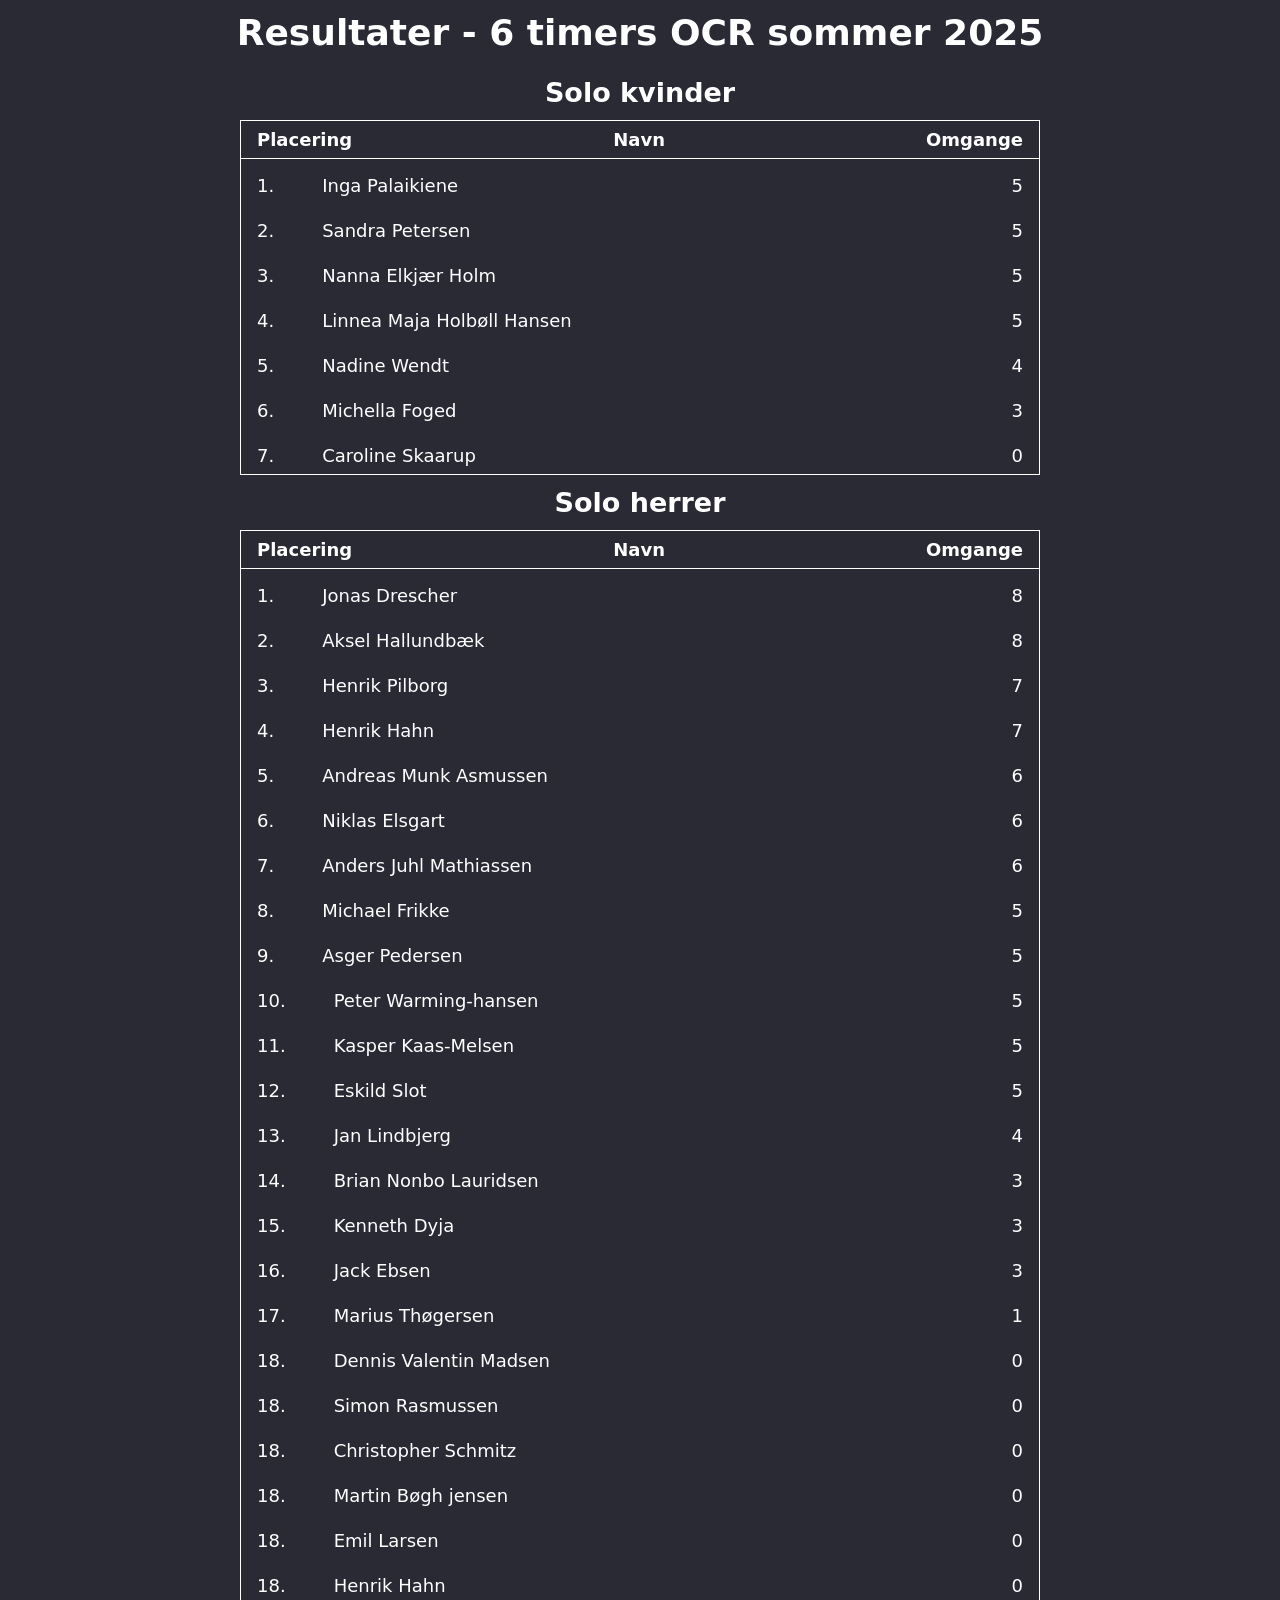
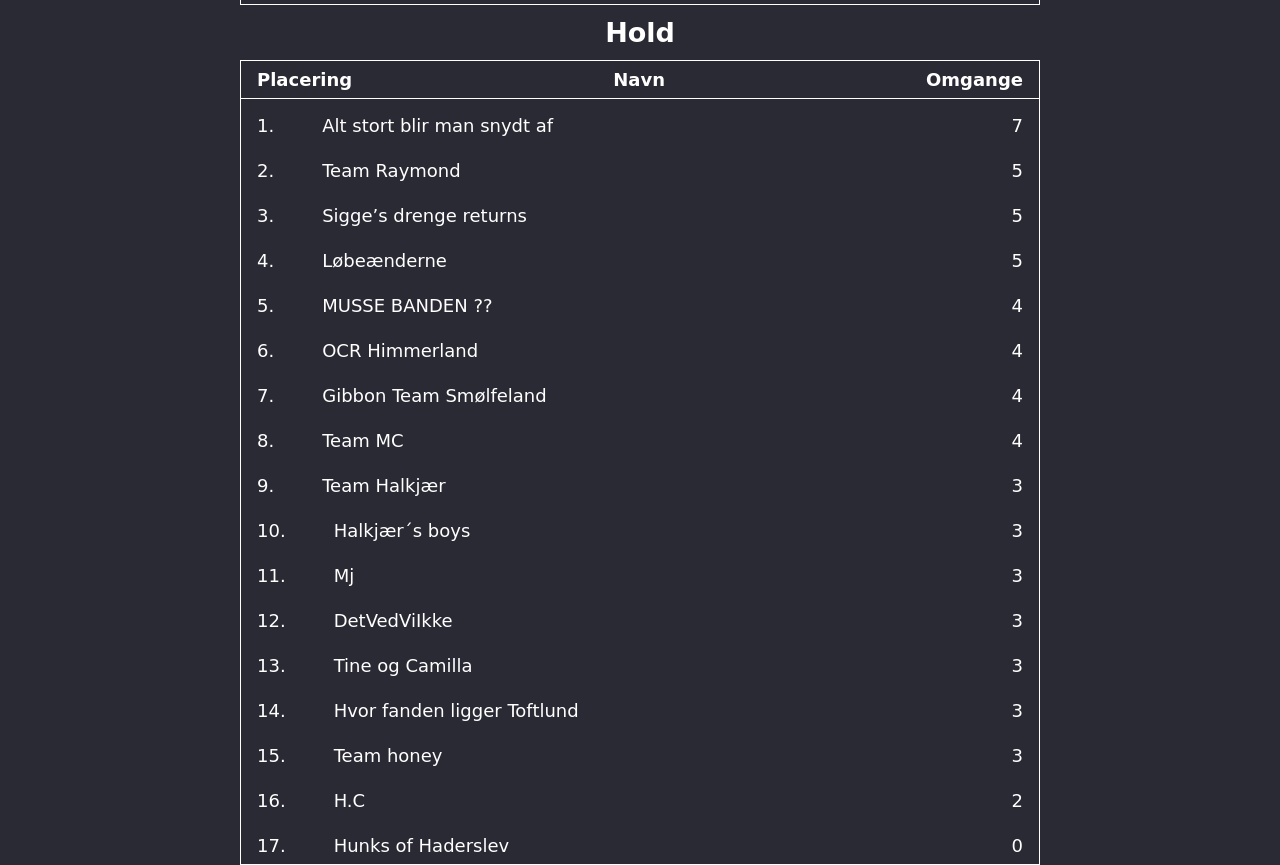
==== index.html @ 7dda969f "Results" ====
<!DOCTYPE html>
<html lang="en">
  <head>
    <meta charset="UTF-8" />
    <meta name="viewport" content="width=device-width, initial-scale=1.0" />
    <link rel="stylesheet" href="styles.css" />
    <title>6 timers sommer 2025 results</title>
  </head>
  <body>
    <h1>Resultater - 6 timers OCR sommer 2025</h1>
    <div class="results">
      <h2>Solo kvinder</h2>
      <ul id="soloFemales" class="athletes-container"></ul>
      <h2>Solo herrer</h2>
      <ul id="soloMales" class="athletes-container"></ul>
      <h2>Hold</h2>
      <ul id="teams" class="athletes-container"></ul>
    </div>
    <script src="results.js"></script>
  </body>
</html>
---- styles.css ----
body {
  display: flex;
  flex-direction: column;
  align-items: center;
  background: rgb(42, 42, 53);
  color: white;
  font: 18px system-ui;
  margin: 0;
}
p,
h1,
h2,
h3,
h4 {
  text-align: center;
  margin-inline: 10px;
  margin-block: 12px;
}

ul {
  list-style: none;
  margin: 0;
  padding: 0;
}

.results {
  width: min(100vw, 800px);
}

.athletes-container {
  border: 1px solid;
  display: flex;
  flex-direction: column;
  gap: 0.5rem;
}

.athlete,
.header {
  display: flex;
  justify-content: space-between;
  gap: 1rem;
  > div {
    padding: 0.5rem 1rem;
  }
}

.header {
  border-bottom: 1px solid;
  font-weight: bold;
}

.name {
  flex: 1;
}

.details {
  position: fixed;
  inset: 0;
  background: #2a2a35;
  padding: 1rem;

  & ul {
    display: flex;
    flex-direction: column;
    gap: 0.5rem;
  }
  & li {
    display: flex;
    justify-content: space-around;
  }

  & .closeButton {
    margin-top: 5rem;
    margin-bottom: 2rem;
    text-align: center;
    font: 1.3rem;
    border: 2px solid;
    width: 45%;
    margin-inline: auto;
    padding: 0.5rem;
    border-radius: 15px;
  }
}

.text-center {
  text-align: center;
}

.settings {
  border: 1px solid gray;
  padding: 1rem;
  display: flex;
  flex-direction: column;
  gap: 0.5rem;

  > label {
    padding-inline: 2rem;
    display: flex;
    justify-content: space-between;
  }
}
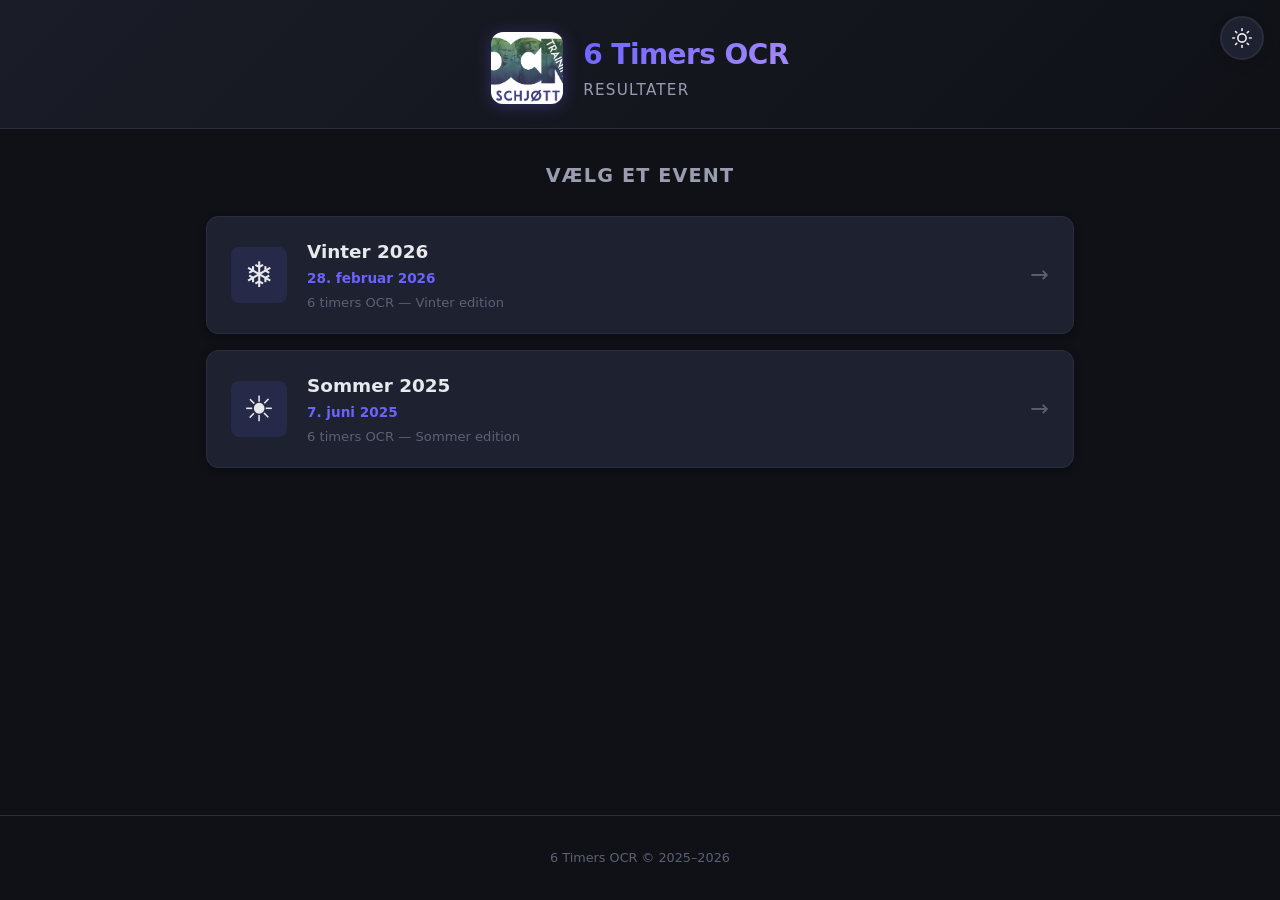
==== commit 43be086b: "results 2026" ====
--- a/index.html
+++ b/index.html
@@ -1,21 +1,92 @@
-<!DOCTYPE html>
-<html lang="en">
+<!doctype html>
+<html lang="da" data-theme="dark">
   <head>
     <meta charset="UTF-8" />
     <meta name="viewport" content="width=device-width, initial-scale=1.0" />
     <link rel="stylesheet" href="styles.css" />
-    <title>6 timers sommer 2025 results</title>
+    <title>6 Timers OCR — Resultater</title>
+    <link rel="icon" href="ocr.png" type="image/png" />
   </head>
   <body>
-    <h1>Resultater - 6 timers OCR sommer 2025</h1>
-    <div class="results">
-      <h2>Solo kvinder</h2>
-      <ul id="soloFemales" class="athletes-container"></ul>
-      <h2>Solo herrer</h2>
-      <ul id="soloMales" class="athletes-container"></ul>
-      <h2>Hold</h2>
-      <ul id="teams" class="athletes-container"></ul>
-    </div>
-    <script src="results.js"></script>
+    <!-- Theme toggle -->
+    <button class="theme-toggle" id="themeToggle" aria-label="Skift tema">
+      <svg
+        class="icon sun"
+        viewBox="0 0 24 24"
+        fill="none"
+        stroke="currentColor"
+        stroke-width="2"
+      >
+        <circle cx="12" cy="12" r="5" />
+        <line x1="12" y1="1" x2="12" y2="3" />
+        <line x1="12" y1="21" x2="12" y2="23" />
+        <line x1="4.22" y1="4.22" x2="5.64" y2="5.64" />
+        <line x1="18.36" y1="18.36" x2="19.78" y2="19.78" />
+        <line x1="1" y1="12" x2="3" y2="12" />
+        <line x1="21" y1="12" x2="23" y2="12" />
+        <line x1="4.22" y1="19.78" x2="5.64" y2="18.36" />
+        <line x1="18.36" y1="5.64" x2="19.78" y2="4.22" />
+      </svg>
+      <svg
+        class="icon moon"
+        viewBox="0 0 24 24"
+        fill="none"
+        stroke="currentColor"
+        stroke-width="2"
+      >
+        <path d="M21 12.79A9 9 0 1 1 11.21 3 7 7 0 0 0 21 12.79z" />
+      </svg>
+    </button>
+
+    <header class="site-header">
+      <div class="logo-area">
+        <img src="ocr.png" alt="6 timers OCR logo" class="logo" />
+        <div class="header-text">
+          <h1>6 Timers OCR</h1>
+          <p class="subtitle">Resultater</p>
+        </div>
+      </div>
+    </header>
+
+    <main class="landing-events">
+      <h2 class="landing-heading">V&aelig;lg et event</h2>
+      <div class="event-cards">
+        <a href="vinter-2026.html" class="event-card">
+          <div class="event-card-icon">&#10052;</div>
+          <div class="event-card-body">
+            <h3>Vinter 2026</h3>
+            <p class="event-card-date">28. februar 2026</p>
+            <p class="event-card-desc">6 timers OCR &mdash; Vinter edition</p>
+          </div>
+          <div class="event-card-arrow">&rarr;</div>
+        </a>
+        <a href="sommer-2025.html" class="event-card">
+          <div class="event-card-icon">&#9728;</div>
+          <div class="event-card-body">
+            <h3>Sommer 2025</h3>
+            <p class="event-card-date">7. juni 2025</p>
+            <p class="event-card-desc">6 timers OCR &mdash; Sommer edition</p>
+          </div>
+          <div class="event-card-arrow">&rarr;</div>
+        </a>
+      </div>
+    </main>
+
+    <footer class="site-footer">
+      <p>6 Timers OCR &copy; 2025&ndash;2026</p>
+    </footer>
+
+    <script>
+      // Theme toggle only on landing page
+      const themeToggle = document.getElementById("themeToggle");
+      const savedTheme = localStorage.getItem("ocr-theme") || "dark";
+      document.documentElement.setAttribute("data-theme", savedTheme);
+      themeToggle.addEventListener("click", () => {
+        const current = document.documentElement.getAttribute("data-theme");
+        const next = current === "dark" ? "light" : "dark";
+        document.documentElement.setAttribute("data-theme", next);
+        localStorage.setItem("ocr-theme", next);
+      });
+    </script>
   </body>
 </html>
--- a/styles.css
+++ b/styles.css
@@ -1,101 +1,922 @@
+/* ===== CSS Custom Properties (Theme Tokens) ===== */
+:root {
+  --font-sans: "Inter", "Segoe UI", system-ui, -apple-system, sans-serif;
+  --transition: 0.3s ease;
+  --radius-sm: 8px;
+  --radius-md: 12px;
+  --radius-lg: 20px;
+  --shadow-sm: 0 1px 3px rgba(0, 0, 0, 0.08);
+  --shadow-md: 0 4px 12px rgba(0, 0, 0, 0.12);
+  --shadow-lg: 0 8px 30px rgba(0, 0, 0, 0.18);
+  --max-width: 900px;
+}
+
+/* ---------- DARK THEME (default) ---------- */
+[data-theme="dark"] {
+  --bg-primary: #0f1117;
+  --bg-secondary: #1a1d27;
+  --bg-card: #1e2130;
+  --bg-card-hover: #252839;
+  --bg-overlay: rgba(0, 0, 0, 0.7);
+  --bg-detail: #1a1d27;
+  --text-primary: #e8e9ed;
+  --text-secondary: #9a9db0;
+  --text-muted: #5d6075;
+  --accent: #6c63ff;
+  --accent-hover: #5a52e0;
+  --accent-glow: rgba(108, 99, 255, 0.25);
+  --border: #2a2d3a;
+  --border-hover: #3d4155;
+  --gold: #fbbf24;
+  --silver: #94a3b8;
+  --bronze: #d97706;
+  --pill-bg: #252839;
+  --pill-active-bg: var(--accent);
+  --pill-active-text: #fff;
+  --tab-bg: transparent;
+  --tab-active-bg: var(--bg-card);
+  --tab-border: var(--accent);
+  --rank-bg: rgba(108, 99, 255, 0.12);
+  --scrollbar-track: #1a1d27;
+  --scrollbar-thumb: #2a2d3a;
+  --header-bg: linear-gradient(135deg, #1a1d27 0%, #0f1117 100%);
+  --shadow-card: 0 2px 8px rgba(0, 0, 0, 0.3);
+}
+
+/* ---------- LIGHT THEME ---------- */
+[data-theme="light"] {
+  --bg-primary: #f5f6fa;
+  --bg-secondary: #ffffff;
+  --bg-card: #ffffff;
+  --bg-card-hover: #f0f1f5;
+  --bg-overlay: rgba(0, 0, 0, 0.4);
+  --bg-detail: #ffffff;
+  --text-primary: #1a1d27;
+  --text-secondary: #5d6075;
+  --text-muted: #9a9db0;
+  --accent: #5046e5;
+  --accent-hover: #4338ca;
+  --accent-glow: rgba(80, 70, 229, 0.15);
+  --border: #e2e4eb;
+  --border-hover: #c8cad5;
+  --gold: #d97706;
+  --silver: #64748b;
+  --bronze: #b45309;
+  --pill-bg: #e8e9ed;
+  --pill-active-bg: var(--accent);
+  --pill-active-text: #fff;
+  --tab-bg: transparent;
+  --tab-active-bg: var(--bg-card);
+  --tab-border: var(--accent);
+  --rank-bg: rgba(80, 70, 229, 0.08);
+  --scrollbar-track: #f0f1f5;
+  --scrollbar-thumb: #d1d3dc;
+  --header-bg: linear-gradient(135deg, #ffffff 0%, #f5f6fa 100%);
+  --shadow-card: 0 2px 8px rgba(0, 0, 0, 0.06);
+}
+
+/* ===== Global Reset & Base ===== */
+*,
+*::before,
+*::after {
+  box-sizing: border-box;
+  margin: 0;
+  padding: 0;
+}
+
+html {
+  scroll-behavior: smooth;
+}
+
 body {
+  font-family: var(--font-sans);
+  font-size: 16px;
+  line-height: 1.6;
+  color: var(--text-primary);
+  background-color: var(--bg-primary);
+  transition:
+    background-color var(--transition),
+    color var(--transition);
+  min-height: 100vh;
   display: flex;
   flex-direction: column;
   align-items: center;
-  background: rgb(42, 42, 53);
-  color: white;
-  font: 18px system-ui;
-  margin: 0;
-}
-p,
-h1,
-h2,
-h3,
-h4 {
-  text-align: center;
-  margin-inline: 10px;
-  margin-block: 12px;
+  -webkit-font-smoothing: antialiased;
 }
 
 ul {
   list-style: none;
-  margin: 0;
-  padding: 0;
-}
-
-.results {
-  width: min(100vw, 800px);
-}
-
-.athletes-container {
-  border: 1px solid;
+}
+
+/* ===== Scrollbar ===== */
+::-webkit-scrollbar {
+  width: 8px;
+}
+::-webkit-scrollbar-track {
+  background: var(--scrollbar-track);
+}
+::-webkit-scrollbar-thumb {
+  background: var(--scrollbar-thumb);
+  border-radius: 4px;
+}
+
+/* ===== Theme Toggle ===== */
+.theme-toggle {
+  position: fixed;
+  top: 1rem;
+  right: 1rem;
+  z-index: 100;
+  width: 44px;
+  height: 44px;
+  border-radius: 50%;
+  border: 2px solid var(--border);
+  background: var(--bg-card);
+  color: var(--text-primary);
+  cursor: pointer;
+  display: flex;
+  align-items: center;
+  justify-content: center;
+  transition: all var(--transition);
+  box-shadow: var(--shadow-md);
+}
+
+.theme-toggle:hover {
+  border-color: var(--accent);
+  box-shadow: 0 0 16px var(--accent-glow);
+  transform: rotate(15deg);
+}
+
+.theme-toggle .icon {
+  width: 20px;
+  height: 20px;
+  stroke-linecap: round;
+  stroke-linejoin: round;
+  transition:
+    opacity var(--transition),
+    transform var(--transition);
+  position: absolute;
+}
+
+[data-theme="dark"] .theme-toggle .sun {
+  opacity: 1;
+  transform: scale(1);
+}
+[data-theme="dark"] .theme-toggle .moon {
+  opacity: 0;
+  transform: scale(0.5);
+}
+[data-theme="light"] .theme-toggle .sun {
+  opacity: 0;
+  transform: scale(0.5);
+}
+[data-theme="light"] .theme-toggle .moon {
+  opacity: 1;
+  transform: scale(1);
+}
+
+/* ===== Site Header ===== */
+.site-header {
+  width: 100%;
+  background: var(--header-bg);
+  border-bottom: 1px solid var(--border);
+  padding: 2rem 1rem 1.5rem;
+  transition: background var(--transition);
+}
+
+.logo-area {
+  display: flex;
+  align-items: center;
+  justify-content: center;
+  gap: 1.25rem;
+  max-width: var(--max-width);
+  margin: 0 auto;
+}
+
+.logo {
+  width: 72px;
+  height: 72px;
+  border-radius: var(--radius-md);
+  object-fit: contain;
+  filter: drop-shadow(0 2px 8px rgba(108, 99, 255, 0.3));
+  transition: transform var(--transition);
+}
+
+.logo:hover {
+  transform: scale(1.08) rotate(-3deg);
+}
+
+.header-text h1 {
+  font-size: 1.75rem;
+  font-weight: 800;
+  letter-spacing: -0.02em;
+  background: linear-gradient(135deg, var(--accent), #a78bfa);
+  -webkit-background-clip: text;
+  -webkit-text-fill-color: transparent;
+  background-clip: text;
+}
+
+.header-text .subtitle {
+  font-size: 0.95rem;
+  color: var(--text-secondary);
+  font-weight: 500;
+  letter-spacing: 0.08em;
+  text-transform: uppercase;
+}
+
+/* ===== Event Tabs ===== */
+.event-tabs {
+  display: flex;
+  gap: 0.5rem;
+  justify-content: center;
+  padding: 1.25rem 1rem 0;
+  max-width: var(--max-width);
+  width: 100%;
+}
+
+.tab {
+  flex: 1;
+  max-width: 220px;
+  padding: 0.75rem 1.5rem;
+  border: 2px solid var(--border);
+  border-radius: var(--radius-md);
+  background: var(--tab-bg);
+  color: var(--text-secondary);
+  cursor: pointer;
+  font-family: inherit;
+  font-size: 0.9rem;
+  font-weight: 600;
   display: flex;
   flex-direction: column;
+  align-items: center;
+  gap: 0.15rem;
+  transition: all var(--transition);
+}
+
+.tab:hover {
+  border-color: var(--border-hover);
+  background: var(--bg-card);
+}
+
+.tab.active {
+  border-color: var(--accent);
+  background: var(--tab-active-bg);
+  color: var(--text-primary);
+  box-shadow: 0 0 12px var(--accent-glow);
+}
+
+.tab-season {
+  font-size: 0.85rem;
+}
+
+.tab-year {
+  font-size: 1.1rem;
+  font-weight: 800;
+}
+
+/* ===== Event Info Banner ===== */
+.event-info {
+  text-align: center;
+  padding: 1rem 1rem 0;
+  max-width: var(--max-width);
+  width: 100%;
+}
+
+.event-info .event-name {
+  font-size: 1.2rem;
+  font-weight: 700;
+  color: var(--text-primary);
+  margin-bottom: 0.25rem;
+}
+
+.event-info .event-date {
+  font-size: 0.9rem;
+  color: var(--text-secondary);
+}
+
+/* ===== Category Filter Pills ===== */
+.category-filters {
+  display: flex;
   gap: 0.5rem;
-}
-
-.athlete,
-.header {
-  display: flex;
-  justify-content: space-between;
-  gap: 1rem;
-  > div {
-    padding: 0.5rem 1rem;
-  }
-}
-
-.header {
-  border-bottom: 1px solid;
-  font-weight: bold;
-}
-
-.name {
-  flex: 1;
-}
-
-.details {
+  justify-content: center;
+  flex-wrap: wrap;
+  padding: 1rem;
+  max-width: var(--max-width);
+  width: 100%;
+}
+
+.pill {
+  padding: 0.45rem 1.15rem;
+  border-radius: 999px;
+  border: none;
+  background: var(--pill-bg);
+  color: var(--text-secondary);
+  font-family: inherit;
+  font-size: 0.85rem;
+  font-weight: 600;
+  cursor: pointer;
+  transition: all var(--transition);
+}
+
+.pill:hover {
+  background: var(--border-hover);
+  color: var(--text-primary);
+}
+
+.pill.active {
+  background: var(--pill-active-bg);
+  color: var(--pill-active-text);
+  box-shadow: 0 2px 10px var(--accent-glow);
+}
+
+/* ===== Results Container ===== */
+.results-container {
+  width: 100%;
+  max-width: var(--max-width);
+  padding: 0 1rem 2rem;
+  display: flex;
+  flex-direction: column;
+  gap: 1.5rem;
+}
+
+/* ===== Category Section ===== */
+.category-section {
+  background: var(--bg-card);
+  border: 1px solid var(--border);
+  border-radius: var(--radius-md);
+  overflow: hidden;
+  box-shadow: var(--shadow-card);
+  transition:
+    background var(--transition),
+    border-color var(--transition);
+}
+
+.category-section.hidden {
+  display: none;
+}
+
+.category-title {
+  padding: 1rem 1.25rem;
+  font-size: 1.05rem;
+  font-weight: 700;
+  color: var(--text-primary);
+  border-bottom: 1px solid var(--border);
+  display: flex;
+  align-items: center;
+  gap: 0.6rem;
+}
+
+.category-title .cat-icon {
+  font-size: 1.2rem;
+}
+
+.category-title .cat-count {
+  margin-left: auto;
+  font-size: 0.8rem;
+  font-weight: 600;
+  color: var(--text-muted);
+  background: var(--pill-bg);
+  padding: 0.2rem 0.6rem;
+  border-radius: 999px;
+}
+
+/* ===== Results Table ===== */
+.results-table {
+  width: 100%;
+}
+
+.results-row {
+  display: grid;
+  grid-template-columns: 52px 1fr 65px 75px 65px;
+  align-items: center;
+  padding: 0.65rem 1.25rem;
+  border-bottom: 1px solid var(--border);
+  cursor: pointer;
+  transition: background var(--transition);
+  gap: 0.5rem;
+}
+
+.results-row:last-child {
+  border-bottom: none;
+}
+
+.results-row:hover {
+  background: var(--bg-card-hover);
+}
+
+.results-row.table-header {
+  cursor: default;
+  font-size: 0.75rem;
+  font-weight: 700;
+  text-transform: uppercase;
+  letter-spacing: 0.06em;
+  color: var(--text-muted);
+  padding: 0.5rem 1.25rem;
+  background: var(--rank-bg);
+}
+
+.results-row.table-header:hover {
+  background: var(--rank-bg);
+}
+
+/* Rank */
+.rank-cell {
+  font-weight: 800;
+  font-size: 1rem;
+  width: 36px;
+  height: 36px;
+  display: flex;
+  align-items: center;
+  justify-content: center;
+  border-radius: 50%;
+  background: var(--rank-bg);
+  color: var(--text-primary);
+  flex-shrink: 0;
+}
+
+.rank-cell.gold {
+  background: linear-gradient(135deg, #fbbf24, #f59e0b);
+  color: #1a1d27;
+}
+
+.rank-cell.silver {
+  background: linear-gradient(135deg, #cbd5e1, #94a3b8);
+  color: #1a1d27;
+}
+
+.rank-cell.bronze {
+  background: linear-gradient(135deg, #fbbf24, #d97706);
+  color: #1a1d27;
+}
+
+/* Name area */
+.name-cell {
+  display: flex;
+  flex-direction: column;
+  min-width: 0;
+}
+
+.athlete-name {
+  font-weight: 600;
+  font-size: 0.95rem;
+  color: var(--text-primary);
+  white-space: nowrap;
+  overflow: hidden;
+  text-overflow: ellipsis;
+}
+
+.athlete-club {
+  font-size: 0.8rem;
+  color: var(--text-muted);
+  white-space: nowrap;
+  overflow: hidden;
+  text-overflow: ellipsis;
+}
+
+/* Laps */
+.laps-cell {
+  font-weight: 700;
+  font-size: 0.95rem;
+  color: var(--accent);
+  text-align: center;
+  white-space: nowrap;
+}
+
+/* Total time */
+.time-cell {
+  font-size: 0.85rem;
+  font-weight: 600;
+  font-variant-numeric: tabular-nums;
+  color: var(--text-secondary);
+  text-align: center;
+  white-space: nowrap;
+}
+
+/* Distance */
+.distance-cell {
+  font-size: 0.85rem;
+  font-weight: 600;
+  color: var(--text-secondary);
+  text-align: center;
+  white-space: nowrap;
+}
+
+/* ===== Overlay / Detail View ===== */
+.overlay-backdrop {
   position: fixed;
   inset: 0;
-  background: #2a2a35;
+  z-index: 200;
+  background: var(--bg-overlay);
+  display: flex;
+  align-items: center;
+  justify-content: center;
+  opacity: 0;
+  pointer-events: none;
+  transition: opacity var(--transition);
   padding: 1rem;
-
-  & ul {
-    display: flex;
-    flex-direction: column;
+}
+
+.overlay-backdrop.open {
+  opacity: 1;
+  pointer-events: auto;
+}
+
+.detail-overlay {
+  background: var(--bg-detail);
+  border: 1px solid var(--border);
+  border-radius: var(--radius-lg);
+  width: 100%;
+  max-width: 560px;
+  max-height: 90vh;
+  overflow-y: auto;
+  box-shadow: var(--shadow-lg);
+  transform: translateY(20px) scale(0.97);
+  transition:
+    transform var(--transition),
+    background var(--transition);
+  position: relative;
+}
+
+.overlay-backdrop.open .detail-overlay {
+  transform: translateY(0) scale(1);
+}
+
+.detail-header {
+  padding: 1.5rem 1.5rem 1rem;
+  text-align: center;
+  border-bottom: 1px solid var(--border);
+}
+
+.detail-header .detail-event {
+  font-size: 0.8rem;
+  text-transform: uppercase;
+  letter-spacing: 0.08em;
+  color: var(--accent);
+  font-weight: 700;
+  margin-bottom: 0.25rem;
+}
+
+.detail-header .detail-name {
+  font-size: 1.35rem;
+  font-weight: 800;
+  color: var(--text-primary);
+  margin-bottom: 0.15rem;
+}
+
+.detail-header .detail-members {
+  font-size: 0.85rem;
+  color: var(--text-muted);
+  font-style: italic;
+}
+
+.detail-header .detail-stats {
+  display: flex;
+  gap: 1.5rem;
+  justify-content: center;
+  margin-top: 0.75rem;
+}
+
+.detail-stat {
+  text-align: center;
+}
+
+.detail-stat .stat-value {
+  font-size: 1.5rem;
+  font-weight: 800;
+  color: var(--accent);
+}
+
+.detail-stat .stat-label {
+  font-size: 0.7rem;
+  text-transform: uppercase;
+  letter-spacing: 0.06em;
+  color: var(--text-muted);
+  font-weight: 600;
+}
+
+/* Rounds table inside detail */
+.rounds-list {
+  padding: 0.5rem 0;
+}
+
+.round-row {
+  display: grid;
+  grid-template-columns: 50px 1fr 1fr;
+  padding: 0.55rem 1.5rem;
+  border-bottom: 1px solid var(--border);
+  font-size: 0.9rem;
+  align-items: center;
+}
+
+.round-row:last-child {
+  border-bottom: none;
+}
+
+.round-row.round-header {
+  font-size: 0.72rem;
+  font-weight: 700;
+  text-transform: uppercase;
+  letter-spacing: 0.06em;
+  color: var(--text-muted);
+  background: var(--rank-bg);
+}
+
+.round-num {
+  font-weight: 700;
+  color: var(--text-primary);
+}
+
+.round-duration {
+  color: var(--text-secondary);
+  font-variant-numeric: tabular-nums;
+}
+
+.round-time {
+  color: var(--text-muted);
+  font-variant-numeric: tabular-nums;
+  text-align: right;
+}
+
+/* Close button */
+.detail-close {
+  display: block;
+  margin: 1rem auto 1.25rem;
+  padding: 0.6rem 2.5rem;
+  border-radius: 999px;
+  border: 2px solid var(--accent);
+  background: transparent;
+  color: var(--accent);
+  font-family: inherit;
+  font-size: 0.95rem;
+  font-weight: 700;
+  cursor: pointer;
+  transition: all var(--transition);
+}
+
+.detail-close:hover {
+  background: var(--accent);
+  color: #fff;
+  box-shadow: 0 4px 16px var(--accent-glow);
+}
+
+/* ===== Footer ===== */
+.site-footer {
+  width: 100%;
+  text-align: center;
+  padding: 2rem 1rem;
+  font-size: 0.8rem;
+  color: var(--text-muted);
+  border-top: 1px solid var(--border);
+  margin-top: auto;
+}
+
+/* ===== Loading state ===== */
+.loading {
+  text-align: center;
+  padding: 3rem 1rem;
+  color: var(--text-muted);
+  font-size: 0.95rem;
+}
+
+.loading::after {
+  content: "";
+  display: block;
+  width: 32px;
+  height: 32px;
+  margin: 1rem auto 0;
+  border: 3px solid var(--border);
+  border-top-color: var(--accent);
+  border-radius: 50%;
+  animation: spin 0.8s linear infinite;
+}
+
+@keyframes spin {
+  to {
+    transform: rotate(360deg);
+  }
+}
+
+/* ===== Responsive ===== */
+@media (max-width: 600px) {
+  .header-text h1 {
+    font-size: 1.35rem;
+  }
+
+  .logo {
+    width: 56px;
+    height: 56px;
+  }
+
+  .event-tabs {
+    gap: 0.35rem;
+    padding: 1rem 0.75rem 0;
+  }
+
+  .tab {
+    padding: 0.6rem 0.75rem;
+    font-size: 0.82rem;
+  }
+
+  .results-row {
+    grid-template-columns: 36px 1fr 50px 60px 50px;
+    padding: 0.55rem 0.75rem;
     gap: 0.5rem;
   }
-  & li {
-    display: flex;
-    justify-content: space-around;
-  }
-
-  & .closeButton {
-    margin-top: 5rem;
-    margin-bottom: 2rem;
-    text-align: center;
-    font: 1.3rem;
-    border: 2px solid;
-    width: 45%;
-    margin-inline: auto;
-    padding: 0.5rem;
-    border-radius: 15px;
-  }
-}
-
-.text-center {
+
+  .rank-cell {
+    width: 30px;
+    height: 30px;
+    font-size: 0.85rem;
+  }
+
+  .athlete-name {
+    font-size: 0.88rem;
+  }
+
+  .category-title {
+    padding: 0.75rem 0.75rem;
+    font-size: 0.95rem;
+  }
+
+  .round-row {
+    padding: 0.5rem 0.75rem;
+    font-size: 0.82rem;
+  }
+
+  .detail-header {
+    padding: 1rem 1rem 0.75rem;
+  }
+
+  .detail-header .detail-name {
+    font-size: 1.15rem;
+  }
+
+  .theme-toggle {
+    top: 0.65rem;
+    right: 0.65rem;
+    width: 38px;
+    height: 38px;
+  }
+
+  .theme-toggle .icon {
+    width: 17px;
+    height: 17px;
+  }
+}
+
+/* ===== Event Meta (event pages) ===== */
+.event-meta {
+  display: flex;
+  align-items: center;
+  justify-content: center;
+  gap: 1.5rem;
+  margin-top: 0.75rem;
+  max-width: var(--max-width);
+  margin-inline: auto;
+}
+
+.event-date-badge {
+  font-size: 0.85rem;
+  font-weight: 600;
+  color: var(--text-secondary);
+  background: var(--pill-bg);
+  padding: 0.3rem 0.9rem;
+  border-radius: 999px;
+}
+
+.back-link {
+  font-size: 0.85rem;
+  font-weight: 600;
+  color: var(--accent);
+  text-decoration: none;
+  transition: color var(--transition);
+}
+
+.back-link:hover {
+  color: var(--accent-hover);
+  text-decoration: underline;
+}
+
+/* ===== Landing Page ===== */
+.landing-events {
+  width: 100%;
+  max-width: var(--max-width);
+  padding: 2rem 1rem;
+}
+
+.landing-heading {
   text-align: center;
-}
-
-.settings {
-  border: 1px solid gray;
-  padding: 1rem;
+  font-size: 1.2rem;
+  font-weight: 700;
+  color: var(--text-secondary);
+  margin-bottom: 1.5rem;
+  text-transform: uppercase;
+  letter-spacing: 0.06em;
+}
+
+.event-cards {
   display: flex;
   flex-direction: column;
-  gap: 0.5rem;
-
-  > label {
-    padding-inline: 2rem;
-    display: flex;
-    justify-content: space-between;
-  }
-}
+  gap: 1rem;
+}
+
+.event-card {
+  display: flex;
+  align-items: center;
+  gap: 1.25rem;
+  padding: 1.25rem 1.5rem;
+  background: var(--bg-card);
+  border: 1px solid var(--border);
+  border-radius: var(--radius-md);
+  text-decoration: none;
+  color: inherit;
+  cursor: pointer;
+  transition: all var(--transition);
+  box-shadow: var(--shadow-card);
+}
+
+.event-card:hover {
+  border-color: var(--accent);
+  background: var(--bg-card-hover);
+  box-shadow: 0 0 20px var(--accent-glow);
+  transform: translateY(-2px);
+}
+
+.event-card-icon {
+  font-size: 2.2rem;
+  flex-shrink: 0;
+  width: 56px;
+  height: 56px;
+  display: flex;
+  align-items: center;
+  justify-content: center;
+  background: var(--rank-bg);
+  border-radius: var(--radius-sm);
+}
+
+.event-card-body {
+  flex: 1;
+  min-width: 0;
+}
+
+.event-card-body h3 {
+  font-size: 1.15rem;
+  font-weight: 700;
+  color: var(--text-primary);
+  margin-bottom: 0.1rem;
+}
+
+.event-card-date {
+  font-size: 0.85rem;
+  color: var(--accent);
+  font-weight: 600;
+}
+
+.event-card-desc {
+  font-size: 0.82rem;
+  color: var(--text-muted);
+  margin-top: 0.15rem;
+}
+
+.event-card-arrow {
+  font-size: 1.4rem;
+  color: var(--text-muted);
+  transition:
+    transform var(--transition),
+    color var(--transition);
+  flex-shrink: 0;
+}
+
+.event-card:hover .event-card-arrow {
+  color: var(--accent);
+  transform: translateX(4px);
+}
+
+/* ===== Invalid Round Styling ===== */
+.round-row.round-invalid {
+  text-decoration: line-through;
+  text-decoration-color: var(--text-muted);
+  opacity: 0.45;
+}
+
+/* ===== Animations ===== */
+.category-section {
+  animation: fadeSlideIn 0.4s ease both;
+}
+
+.category-section:nth-child(2) {
+  animation-delay: 0.08s;
+}
+.category-section:nth-child(3) {
+  animation-delay: 0.16s;
+}
+
+@keyframes fadeSlideIn {
+  from {
+    opacity: 0;
+    transform: translateY(12px);
+  }
+  to {
+    opacity: 1;
+    transform: translateY(0);
+  }
+}
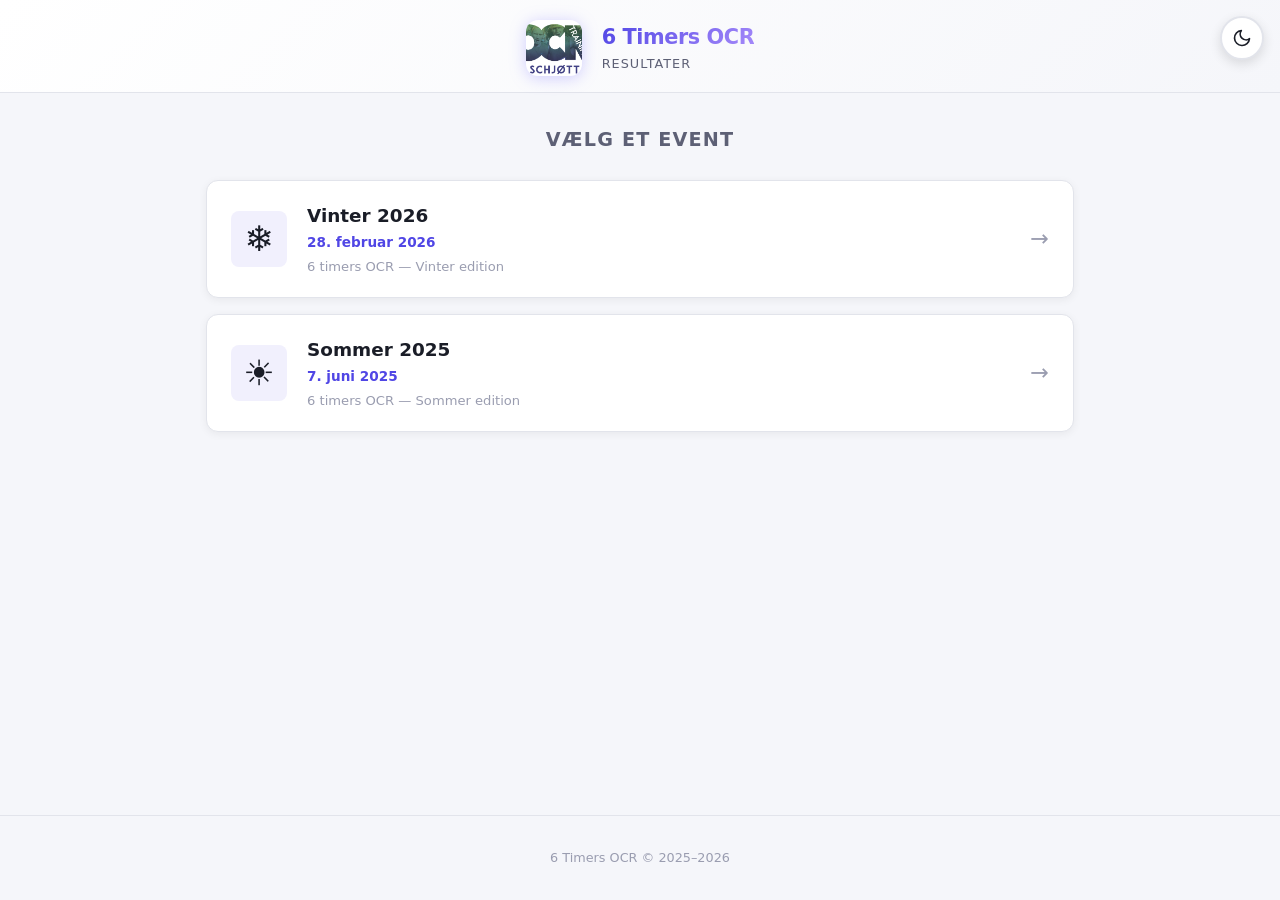
==== commit fd48aacf: "system preferred light/dark" ====
--- a/index.html
+++ b/index.html
@@ -1,5 +1,5 @@
 <!doctype html>
-<html lang="da" data-theme="dark">
+<html lang="da">
   <head>
     <meta charset="UTF-8" />
     <meta name="viewport" content="width=device-width, initial-scale=1.0" />
@@ -79,8 +79,19 @@
     <script>
       // Theme toggle only on landing page
       const themeToggle = document.getElementById("themeToggle");
-      const savedTheme = localStorage.getItem("ocr-theme") || "dark";
+      function getSystemTheme() {
+        return window.matchMedia("(prefers-color-scheme: light)").matches ? "light" : "dark";
+      }
+      const savedTheme = localStorage.getItem("ocr-theme") || getSystemTheme();
       document.documentElement.setAttribute("data-theme", savedTheme);
+
+      // Listen for system theme changes (only when no manual preference)
+      window.matchMedia("(prefers-color-scheme: light)").addEventListener("change", () => {
+        if (!localStorage.getItem("ocr-theme")) {
+          document.documentElement.setAttribute("data-theme", getSystemTheme());
+        }
+      });
+
       themeToggle.addEventListener("click", () => {
         const current = document.documentElement.getAttribute("data-theme");
         const next = current === "dark" ? "light" : "dark";
--- a/styles.css
+++ b/styles.css
@@ -9,6 +9,64 @@
   --shadow-md: 0 4px 12px rgba(0, 0, 0, 0.12);
   --shadow-lg: 0 8px 30px rgba(0, 0, 0, 0.18);
   --max-width: 900px;
+
+  /* Default to dark theme variables (applied before JS) */
+  --bg-primary: #0f1117;
+  --bg-secondary: #1a1d27;
+  --bg-card: #1e2130;
+  --bg-card-hover: #252839;
+  --bg-overlay: rgba(0, 0, 0, 0.7);
+  --bg-detail: #1a1d27;
+  --text-primary: #e8e9ed;
+  --text-secondary: #9a9db0;
+  --text-muted: #5d6075;
+  --accent: #6c63ff;
+  --accent-hover: #5a52e0;
+  --accent-glow: rgba(108, 99, 255, 0.25);
+  --border: #2a2d3a;
+  --border-hover: #3d4155;
+  --pill-bg: #252839;
+  --pill-active-bg: var(--accent);
+  --pill-active-text: #fff;
+  --tab-bg: transparent;
+  --tab-active-bg: var(--bg-card);
+  --tab-border: var(--accent);
+  --rank-bg: rgba(108, 99, 255, 0.12);
+  --scrollbar-track: #1a1d27;
+  --scrollbar-thumb: #2a2d3a;
+  --header-bg: linear-gradient(135deg, #1a1d27 0%, #0f1117 100%);
+  --shadow-card: 0 2px 8px rgba(0, 0, 0, 0.3);
+}
+
+/* System preference: light → apply light defaults before JS */
+@media (prefers-color-scheme: light) {
+  :root {
+    --bg-primary: #f5f6fa;
+    --bg-secondary: #ffffff;
+    --bg-card: #ffffff;
+    --bg-card-hover: #f0f1f5;
+    --bg-overlay: rgba(0, 0, 0, 0.4);
+    --bg-detail: #ffffff;
+    --text-primary: #1a1d27;
+    --text-secondary: #5d6075;
+    --text-muted: #9a9db0;
+    --accent: #5046e5;
+    --accent-hover: #4338ca;
+    --accent-glow: rgba(80, 70, 229, 0.15);
+    --border: #e2e4eb;
+    --border-hover: #c8cad5;
+    --pill-bg: #e8e9ed;
+    --pill-active-bg: var(--accent);
+    --pill-active-text: #fff;
+    --tab-bg: transparent;
+    --tab-active-bg: var(--bg-card);
+    --tab-border: var(--accent);
+    --rank-bg: rgba(80, 70, 229, 0.08);
+    --scrollbar-track: #f0f1f5;
+    --scrollbar-thumb: #d1d3dc;
+    --header-bg: linear-gradient(135deg, #ffffff 0%, #f5f6fa 100%);
+    --shadow-card: 0 2px 8px rgba(0, 0, 0, 0.06);
+  }
 }
 
 /* ---------- DARK THEME (default) ---------- */
@@ -27,9 +85,7 @@
   --accent-glow: rgba(108, 99, 255, 0.25);
   --border: #2a2d3a;
   --border-hover: #3d4155;
-  --gold: #fbbf24;
-  --silver: #94a3b8;
-  --bronze: #d97706;
+
   --pill-bg: #252839;
   --pill-active-bg: var(--accent);
   --pill-active-text: #fff;
@@ -59,9 +115,7 @@
   --accent-glow: rgba(80, 70, 229, 0.15);
   --border: #e2e4eb;
   --border-hover: #c8cad5;
-  --gold: #d97706;
-  --silver: #64748b;
-  --bronze: #b45309;
+
   --pill-bg: #e8e9ed;
   --pill-active-bg: var(--accent);
   --pill-active-text: #fff;
@@ -174,12 +228,32 @@
   transform: scale(1);
 }
 
+/* Before JS sets data-theme, use system preference for icons */
+:root:not([data-theme]) .theme-toggle .sun {
+  opacity: 1;
+  transform: scale(1);
+}
+:root:not([data-theme]) .theme-toggle .moon {
+  opacity: 0;
+  transform: scale(0.5);
+}
+@media (prefers-color-scheme: light) {
+  :root:not([data-theme]) .theme-toggle .sun {
+    opacity: 0;
+    transform: scale(0.5);
+  }
+  :root:not([data-theme]) .theme-toggle .moon {
+    opacity: 1;
+    transform: scale(1);
+  }
+}
+
 /* ===== Site Header ===== */
 .site-header {
   width: 100%;
   background: var(--header-bg);
   border-bottom: 1px solid var(--border);
-  padding: 2rem 1rem 1.5rem;
+  padding: 1.25rem 0.75rem 1rem;
   transition: background var(--transition);
 }
 
@@ -193,8 +267,8 @@
 }
 
 .logo {
-  width: 72px;
-  height: 72px;
+  width: 56px;
+  height: 56px;
   border-radius: var(--radius-md);
   object-fit: contain;
   filter: drop-shadow(0 2px 8px rgba(108, 99, 255, 0.3));
@@ -206,7 +280,7 @@
 }
 
 .header-text h1 {
-  font-size: 1.75rem;
+  font-size: 1.3rem;
   font-weight: 800;
   letter-spacing: -0.02em;
   background: linear-gradient(135deg, var(--accent), #a78bfa);
@@ -216,7 +290,7 @@
 }
 
 .header-text .subtitle {
-  font-size: 0.95rem;
+  font-size: 0.8rem;
   color: var(--text-secondary);
   font-weight: 500;
   letter-spacing: 0.08em;
@@ -296,22 +370,22 @@
 /* ===== Category Filter Pills ===== */
 .category-filters {
   display: flex;
-  gap: 0.5rem;
+  gap: 0.4rem;
   justify-content: center;
   flex-wrap: wrap;
-  padding: 1rem;
+  padding: 0.6rem 0.5rem;
   max-width: var(--max-width);
   width: 100%;
 }
 
 .pill {
-  padding: 0.45rem 1.15rem;
+  padding: 0.35rem 0.9rem;
   border-radius: 999px;
   border: none;
   background: var(--pill-bg);
   color: var(--text-secondary);
   font-family: inherit;
-  font-size: 0.85rem;
+  font-size: 0.78rem;
   font-weight: 600;
   cursor: pointer;
   transition: all var(--transition);
@@ -332,10 +406,10 @@
 .results-container {
   width: 100%;
   max-width: var(--max-width);
-  padding: 0 1rem 2rem;
+  padding: 0 0 1rem;
   display: flex;
   flex-direction: column;
-  gap: 1.5rem;
+  gap: 1rem;
 }
 
 /* ===== Category Section ===== */
@@ -355,27 +429,27 @@
 }
 
 .category-title {
-  padding: 1rem 1.25rem;
-  font-size: 1.05rem;
+  padding: 0.6rem 0.6rem;
+  font-size: 0.85rem;
   font-weight: 700;
   color: var(--text-primary);
   border-bottom: 1px solid var(--border);
   display: flex;
   align-items: center;
-  gap: 0.6rem;
+  gap: 0.5rem;
 }
 
 .category-title .cat-icon {
-  font-size: 1.2rem;
+  font-size: 1rem;
 }
 
 .category-title .cat-count {
   margin-left: auto;
-  font-size: 0.8rem;
+  font-size: 0.7rem;
   font-weight: 600;
   color: var(--text-muted);
   background: var(--pill-bg);
-  padding: 0.2rem 0.6rem;
+  padding: 0.15rem 0.5rem;
   border-radius: 999px;
 }
 
@@ -386,31 +460,45 @@
 
 .results-row {
   display: grid;
-  grid-template-columns: 52px 1fr 65px 75px 65px;
-  align-items: center;
-  padding: 0.65rem 1.25rem;
+  grid-template-columns: 36px 1fr 45px 58px 50px;
+  align-items: center;
+  padding: 0.45rem 0.6rem;
   border-bottom: 1px solid var(--border);
   cursor: pointer;
   transition: background var(--transition);
-  gap: 0.5rem;
+  gap: 0.35rem;
 }
 
 .results-row:last-child {
   border-bottom: none;
 }
 
+/* Category tag inside name cell for "Alle" view */
+.cat-tag {
+  display: inline-block;
+  font-size: 0.65rem;
+  font-weight: 500;
+  padding: 0.1rem 0.4rem;
+  border-radius: 4px;
+  background: var(--pill-bg);
+  color: var(--text-secondary);
+  white-space: nowrap;
+  vertical-align: middle;
+  margin-left: 0.4rem;
+}
+
 .results-row:hover {
   background: var(--bg-card-hover);
 }
 
 .results-row.table-header {
   cursor: default;
-  font-size: 0.75rem;
+  font-size: 0.68rem;
   font-weight: 700;
   text-transform: uppercase;
   letter-spacing: 0.06em;
   color: var(--text-muted);
-  padding: 0.5rem 1.25rem;
+  padding: 0.4rem 0.6rem;
   background: var(--rank-bg);
 }
 
@@ -421,9 +509,9 @@
 /* Rank */
 .rank-cell {
   font-weight: 800;
-  font-size: 1rem;
-  width: 36px;
-  height: 36px;
+  font-size: 0.8rem;
+  width: 30px;
+  height: 30px;
   display: flex;
   align-items: center;
   justify-content: center;
@@ -433,21 +521,6 @@
   flex-shrink: 0;
 }
 
-.rank-cell.gold {
-  background: linear-gradient(135deg, #fbbf24, #f59e0b);
-  color: #1a1d27;
-}
-
-.rank-cell.silver {
-  background: linear-gradient(135deg, #cbd5e1, #94a3b8);
-  color: #1a1d27;
-}
-
-.rank-cell.bronze {
-  background: linear-gradient(135deg, #fbbf24, #d97706);
-  color: #1a1d27;
-}
-
 /* Name area */
 .name-cell {
   display: flex;
@@ -457,7 +530,7 @@
 
 .athlete-name {
   font-weight: 600;
-  font-size: 0.95rem;
+  font-size: 0.82rem;
   color: var(--text-primary);
   white-space: nowrap;
   overflow: hidden;
@@ -465,7 +538,7 @@
 }
 
 .athlete-club {
-  font-size: 0.8rem;
+  font-size: 0.72rem;
   color: var(--text-muted);
   white-space: nowrap;
   overflow: hidden;
@@ -475,7 +548,7 @@
 /* Laps */
 .laps-cell {
   font-weight: 700;
-  font-size: 0.95rem;
+  font-size: 0.82rem;
   color: var(--accent);
   text-align: center;
   white-space: nowrap;
@@ -483,7 +556,7 @@
 
 /* Total time */
 .time-cell {
-  font-size: 0.85rem;
+  font-size: 0.78rem;
   font-weight: 600;
   font-variant-numeric: tabular-nums;
   color: var(--text-secondary);
@@ -493,7 +566,7 @@
 
 /* Distance */
 .distance-cell {
-  font-size: 0.85rem;
+  font-size: 0.78rem;
   font-weight: 600;
   color: var(--text-secondary);
   text-align: center;
@@ -697,69 +770,143 @@
 
 /* ===== Responsive ===== */
 @media (max-width: 600px) {
+  .site-header {
+    padding: 0.75rem 0.5rem;
+  }
+
   .header-text h1 {
-    font-size: 1.35rem;
+    font-size: 1.1rem;
+  }
+
+  .header-text .subtitle {
+    font-size: 0.7rem;
   }
 
   .logo {
-    width: 56px;
-    height: 56px;
+    width: 44px;
+    height: 44px;
+  }
+
+  .logo-area {
+    gap: 0.75rem;
   }
 
   .event-tabs {
-    gap: 0.35rem;
-    padding: 1rem 0.75rem 0;
+    gap: 0.25rem;
+    padding: 0.5rem 0.25rem 0;
   }
 
   .tab {
-    padding: 0.6rem 0.75rem;
-    font-size: 0.82rem;
+    padding: 0.45rem 0.5rem;
+    font-size: 0.75rem;
+  }
+
+  .category-section {
+    border-radius: 0;
+    border-left: none;
+    border-right: none;
   }
 
   .results-row {
-    grid-template-columns: 36px 1fr 50px 60px 50px;
-    padding: 0.55rem 0.75rem;
-    gap: 0.5rem;
+    grid-template-columns: 28px 1fr 38px 52px 42px;
+    padding: 0.35rem 0.4rem;
+    gap: 0.25rem;
+  }
+
+  .results-row.table-header {
+    padding: 0.3rem 0.4rem;
+    font-size: 0.6rem;
   }
 
   .rank-cell {
-    width: 30px;
-    height: 30px;
-    font-size: 0.85rem;
+    width: 24px;
+    height: 24px;
+    font-size: 0.7rem;
   }
 
   .athlete-name {
-    font-size: 0.88rem;
+    font-size: 0.75rem;
+  }
+
+  .athlete-club {
+    font-size: 0.65rem;
+  }
+
+  .cat-tag {
+    font-size: 0.55rem;
+    padding: 0.05rem 0.3rem;
+    margin-left: 0.25rem;
+  }
+
+  .laps-cell {
+    font-size: 0.75rem;
+  }
+
+  .time-cell,
+  .distance-cell {
+    font-size: 0.7rem;
   }
 
   .category-title {
-    padding: 0.75rem 0.75rem;
-    font-size: 0.95rem;
+    padding: 0.5rem 0.4rem;
+    font-size: 0.78rem;
+  }
+
+  .category-filters {
+    padding: 0.4rem 0.25rem;
+    gap: 0.3rem;
+  }
+
+  .pill {
+    padding: 0.3rem 0.7rem;
+    font-size: 0.72rem;
   }
 
   .round-row {
-    padding: 0.5rem 0.75rem;
-    font-size: 0.82rem;
+    padding: 0.4rem 0.5rem;
+    font-size: 0.78rem;
+  }
+
+  .detail-overlay {
+    border-radius: var(--radius-md);
+    max-height: 85vh;
   }
 
   .detail-header {
-    padding: 1rem 1rem 0.75rem;
+    padding: 0.75rem 0.75rem 0.6rem;
   }
 
   .detail-header .detail-name {
-    font-size: 1.15rem;
+    font-size: 1rem;
+  }
+
+  .detail-header .detail-event {
+    font-size: 0.7rem;
+  }
+
+  .detail-stat .stat-value {
+    font-size: 1.2rem;
   }
 
   .theme-toggle {
-    top: 0.65rem;
-    right: 0.65rem;
-    width: 38px;
-    height: 38px;
+    top: 0.5rem;
+    right: 0.5rem;
+    width: 34px;
+    height: 34px;
   }
 
   .theme-toggle .icon {
-    width: 17px;
-    height: 17px;
+    width: 15px;
+    height: 15px;
+  }
+
+  .event-meta {
+    margin-top: 0.4rem;
+  }
+
+  .event-date-badge {
+    font-size: 0.72rem;
+    padding: 0.2rem 0.6rem;
   }
 }
 
@@ -768,32 +915,19 @@
   display: flex;
   align-items: center;
   justify-content: center;
-  gap: 1.5rem;
-  margin-top: 0.75rem;
+  gap: 1rem;
+  margin-top: 0.4rem;
   max-width: var(--max-width);
   margin-inline: auto;
 }
 
 .event-date-badge {
-  font-size: 0.85rem;
+  font-size: 0.78rem;
   font-weight: 600;
   color: var(--text-secondary);
   background: var(--pill-bg);
-  padding: 0.3rem 0.9rem;
+  padding: 0.2rem 0.7rem;
   border-radius: 999px;
-}
-
-.back-link {
-  font-size: 0.85rem;
-  font-weight: 600;
-  color: var(--accent);
-  text-decoration: none;
-  transition: color var(--transition);
-}
-
-.back-link:hover {
-  color: var(--accent-hover);
-  text-decoration: underline;
 }
 
 /* ===== Landing Page ===== */
